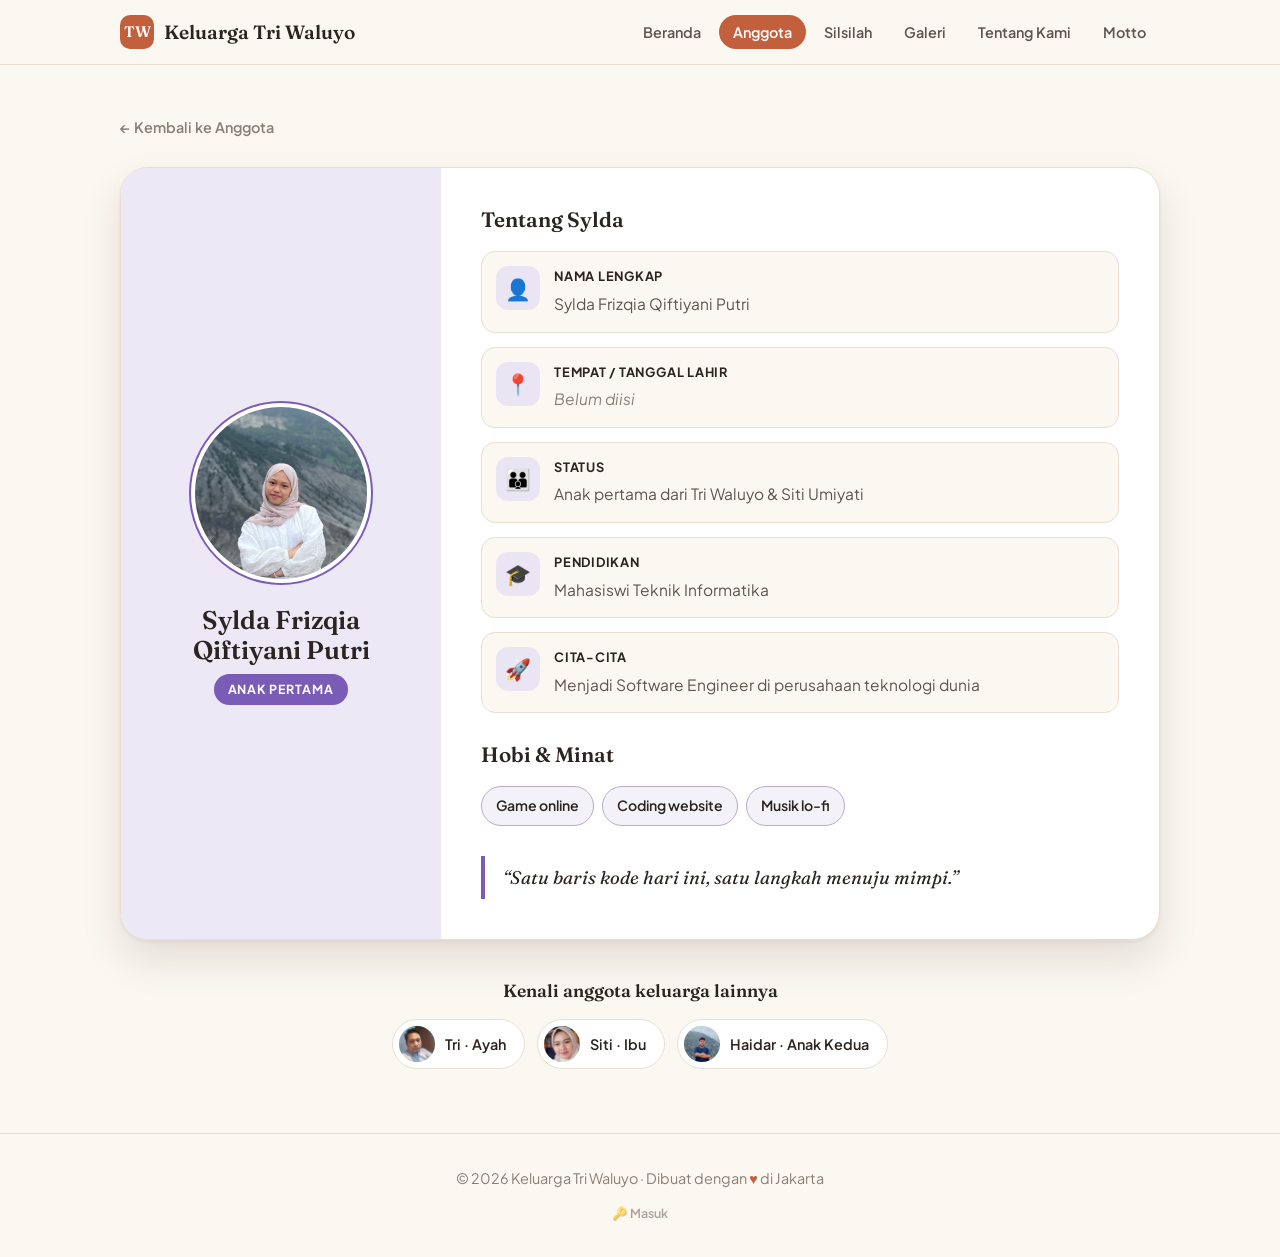
==== anak1.html @ af6674bd "Add files via upload" ====
<!DOCTYPE html>
<html lang="id">
<head>
    <meta charset="UTF-8">
    <meta name="viewport" content="width=device-width, initial-scale=1.0">
    <title>Profil Anak Pertama — Sylda Frizqia Qiftiyani Putri</title>
    <link rel="icon" href="data:image/svg+xml,<svg xmlns='http://www.w3.org/2000/svg' viewBox='0 0 100 100'><text y='.9em' font-size='90'>🏡</text></svg>">
    <link rel="preconnect" href="https://fonts.googleapis.com">
    <link rel="preconnect" href="https://fonts.gstatic.com" crossorigin>
    <link href="https://fonts.googleapis.com/css2?family=Fraunces:ital,opsz,wght@0,9..144,600;1,9..144,500&family=Plus+Jakarta+Sans:wght@400;600;700&display=swap" rel="stylesheet">
    <link rel="stylesheet" href="style.css?v=21">
    <script src="admin.js?v=1"></script>
</head>
<body>

    <nav class="nav">
        <div class="wrap">
            <a href="index.html" class="logo"><span class="logo-mark">TW</span> Keluarga Tri Waluyo</a>
            <ul class="nav-links">
                <li><a href="index.html">Beranda</a></li>
                <li><a href="anggota.html" class="active" aria-current="page">Anggota</a></li>
                <li><a href="silsilah.html">Silsilah</a></li>
                <li><a href="galeri.html">Galeri</a></li>
                <li><a href="tentang.html">Tentang Kami</a></li>
                <li><a href="motto.html">Motto</a></li>
            </ul>
        </div>
    </nav>

    <main class="profile-hero">
        <div class="wrap">
            <a href="anggota.html" class="back">← Kembali ke Anggota</a>

            <article class="profile anak1 reveal">
                <div class="profile-side">
                    <div class="avatar"><img src="anak1.jpg" alt="Foto Sylda" onerror="this.replaceWith('👩‍💻')"></div>
                    <h1>Sylda Frizqia Qiftiyani Putri</h1>
                    <span class="tag">Anak Pertama</span>
                    <div class="profil-aksi khusus-admin">
                        <button type="button" class="ganti-foto" id="ganti-foto" data-anggota="anak1">📷 Ganti foto</button>
                        <button type="button" class="ganti-foto" id="ubah-profil">✏️ Ubah profil</button>
                    </div>
                </div>

                <div class="profile-main">
                    <h2>Tentang Sylda</h2>
                    <ul class="facts">
                        <li><div class="fi">👤</div><div><strong>Nama Lengkap</strong><span>Sylda Frizqia Qiftiyani Putri</span></div></li>
                        <li><div class="fi">📍</div><div><strong>Tempat / Tanggal Lahir</strong><span class="kosong">Belum diisi</span></div></li>
                        <li><div class="fi">👪</div><div><strong>Status</strong><span>Anak pertama dari Tri Waluyo &amp; Siti Umiyati</span></div></li>
                        <li><div class="fi">🎓</div><div><strong>Pendidikan</strong><span>Mahasiswi Teknik Informatika</span></div></li>
                        <li><div class="fi">🚀</div><div><strong>Cita-cita</strong><span>Menjadi Software Engineer di perusahaan teknologi dunia</span></div></li>
                    </ul>

                    <h2>Hobi &amp; Minat</h2>
                    <div class="chips">
                        <span class="chip">Game online</span>
                        <span class="chip">Coding website</span>
                        <span class="chip">Musik lo-fi</span>
                    </div>

                    <p class="profile-quote">“Satu baris kode hari ini, satu langkah menuju mimpi.”</p>
                </div>
            </article>
        </div>
    </main>

    <section class="siblings">
        <div class="wrap">
            <h2>Kenali anggota keluarga lainnya</h2>
            <div class="sib-list">
                <a href="ayah.html" class="sib ayah"><span class="mini"><img src="ayah.jpg" alt=""></span>Tri · Ayah</a>
                <a href="ibu.html" class="sib ibu"><span class="mini"><img src="ibu.jpg" alt="Foto Siti Umiyati" onerror="this.replaceWith('👩‍🍳')"></span>Siti · Ibu</a>
                <a href="anak2.html" class="sib anak2"><span class="mini"><img src="anak2.jpg" alt="Foto Haidar" onerror="this.replaceWith('👨‍🎨')"></span>Haidar · Anak Kedua</a>
            </div>
        </div>
    </section>

    <footer>
        <div class="wrap">
            <p>&copy; 2026 Keluarga Tri Waluyo · Dibuat dengan <span class="heart">♥</span> di Jakarta</p>
        </div>
    </footer>

    <script src="script.js?v=6"></script>
    <script src="profil.js?v=2"></script>
</body>
</html>
---- style.css ----
/* ===== Keluarga Tri Waluyo — gaya bersama untuk semua halaman ===== */

:root {
    --bg: #fbf7f1;
    --bg-alt: #f3ece1;
    --card: #ffffff;
    --ink: #2b2420;
    --ink-soft: #5f554d;
    --muted: #8a7f75;
    --line: #e8dfd2;
    --brand: #c2603d;
    --brand-dark: #9e4a2c;
    --shadow: 0 1px 2px rgba(60, 40, 20, .05), 0 8px 24px rgba(60, 40, 20, .07);
    --shadow-lg: 0 2px 4px rgba(60, 40, 20, .06), 0 20px 40px rgba(60, 40, 20, .12);

    /* Warna khas tiap anggota */
    --ayah: #2f6f8f;
    --ibu: #c2603d;
    --anak1: #7a5bb5;
    --anak2: #3d8b5f;

    --radius: 20px;
    --serif: 'Fraunces', Georgia, serif;
    --sans: 'Plus Jakarta Sans', 'Segoe UI', sans-serif;
}

@media (prefers-color-scheme: dark) {
    :root {
        --bg: #1a1613;
        --bg-alt: #221d19;
        --card: #2a2420;
        --ink: #f3ece4;
        --ink-soft: #cfc4b8;
        --muted: #a0958a;
        --line: #3a322c;
        --brand: #e0825e;
        --brand-dark: #f09a78;
        --shadow: 0 1px 2px rgba(0, 0, 0, .3), 0 8px 24px rgba(0, 0, 0, .25);
        --shadow-lg: 0 2px 4px rgba(0, 0, 0, .3), 0 20px 40px rgba(0, 0, 0, .35);
        --ayah: #6fb3d4;
        --ibu: #e0825e;
        --anak1: #b39ae6;
        --anak2: #74c497;
    }
}

* { margin: 0; padding: 0; box-sizing: border-box; }

html { scroll-behavior: smooth; }

body {
    font-family: var(--sans);
    background: var(--bg);
    color: var(--ink-soft);
    line-height: 1.7;
    -webkit-font-smoothing: antialiased;
    min-height: 100vh; display: flex; flex-direction: column;
}
/* Footer selalu di bawah walau isi halaman pendek */
footer { margin-top: auto; }

img { max-width: 100%; display: block; }
[hidden] { display: none !important; }
a { color: inherit; }

h1, h2, h3 { font-family: var(--serif); color: var(--ink); line-height: 1.2; font-weight: 600; }

.wrap { max-width: 1080px; margin: 0 auto; padding: 0 20px; }

/* ---------- Navigasi ---------- */
.nav {
    position: sticky; top: 0; z-index: 10;
    background: color-mix(in srgb, var(--bg) 85%, transparent);
    backdrop-filter: blur(10px);
    -webkit-backdrop-filter: blur(10px);
    border-bottom: 1px solid var(--line);
}
.nav .wrap { display: flex; align-items: center; justify-content: space-between; height: 64px; gap: 16px; }
.logo { font-family: var(--serif); font-weight: 600; font-size: 1.2rem; color: var(--ink); text-decoration: none; display: flex; align-items: center; gap: 10px; }
.logo-mark {
    width: 34px; height: 34px; border-radius: 10px;
    background: var(--brand); color: #fff;
    display: grid; place-items: center; font-size: .95rem;
}
.nav-links { display: flex; gap: 4px; list-style: none; }
.nav-links a {
    text-decoration: none; font-size: .9rem; font-weight: 600; color: var(--ink-soft);
    padding: 8px 14px; border-radius: 999px; transition: background .2s, color .2s;
}
.nav-links a:hover { background: var(--bg-alt); color: var(--ink); }
.nav-links a.active { background: var(--brand); color: #fff; }
@media (prefers-color-scheme: dark) { .nav-links a.active { color: #1a1613; } }
@media (max-width: 820px) {
    .nav .wrap { flex-wrap: wrap; height: auto; padding-top: 12px; padding-bottom: 10px; gap: 8px; }
    .nav-links { width: 100%; justify-content: space-between; }
    .nav-links a { padding: 6px 10px; font-size: .85rem; }
}

/* ---------- Hero ---------- */
.hero { padding: 88px 0 72px; text-align: center; position: relative; overflow: hidden; }
.hero::before, .hero::after {
    content: ""; position: absolute; border-radius: 50%; filter: blur(60px); opacity: .35; z-index: -1;
}
.hero::before { width: 380px; height: 380px; background: var(--ibu); top: -120px; left: -80px; }
.hero::after { width: 320px; height: 320px; background: var(--ayah); bottom: -140px; right: -60px; }
.eyebrow {
    display: inline-block; font-size: .8rem; font-weight: 700; letter-spacing: .12em; text-transform: uppercase;
    color: var(--brand); background: var(--card); border: 1px solid var(--line);
    padding: 6px 14px; border-radius: 999px; margin-bottom: 22px;
}
.hero h1 { font-size: clamp(2.2rem, 6vw, 3.8rem); margin-bottom: 18px; letter-spacing: -.01em; }
.hero h1 em { font-style: italic; color: var(--brand); }
.hero p { max-width: 560px; margin: 0 auto 32px; font-size: 1.1rem; }

.btn {
    display: inline-flex; align-items: center; gap: 8px;
    background: var(--brand); color: #fff; text-decoration: none; font-weight: 700; font-size: .95rem;
    padding: 13px 24px; border-radius: 999px; transition: transform .2s, background .2s, box-shadow .2s;
    box-shadow: 0 6px 18px color-mix(in srgb, var(--brand) 35%, transparent);
}
.btn:hover { background: var(--brand-dark); transform: translateY(-2px); }
.btn-ghost {
    background: transparent; color: var(--ink); border: 1px solid var(--line); box-shadow: none;
}
.btn-ghost:hover { background: var(--card); }

/* ---------- Halaman per menu ---------- */
.page { flex: 1; display: flex; flex-direction: column; }
.page > section, .page > .hero { flex: 1; }
.page > section { padding: 72px 0; }
.page > section#motto, .page > .hero { display: flex; align-items: center; padding: 96px 0; }
.page > section#motto > .wrap, .page > .hero > .wrap { width: 100%; }
.page > .about { border-bottom: 0; }

/* ---------- Section umum ---------- */
section { padding: 64px 0; }
.section-head { text-align: center; margin-bottom: 44px; }
.section-head h2 { font-size: clamp(1.7rem, 4vw, 2.4rem); margin-bottom: 10px; }
.section-head p { max-width: 520px; margin: 0 auto; }

/* ---------- Kartu anggota ---------- */
.members { display: grid; grid-template-columns: repeat(4, 1fr); gap: 20px; }
@media (max-width: 960px) { .members { grid-template-columns: repeat(2, 1fr); } }
@media (max-width: 520px) { .members { grid-template-columns: 1fr; } }
.member {
    --c: var(--brand);
    background: var(--card); border: 1px solid var(--line); border-radius: var(--radius);
    padding: 30px 22px 26px; text-align: center; text-decoration: none;
    box-shadow: var(--shadow); transition: transform .25s, box-shadow .25s;
    position: relative; overflow: hidden; display: flex; flex-direction: column; align-items: center;
}
.member::before {
    content: ""; position: absolute; inset: 0 0 auto 0; height: 86px;
    background: color-mix(in srgb, var(--c) 14%, transparent);
}
.member:hover { transform: translateY(-6px); box-shadow: var(--shadow-lg); }
.member.ayah { --c: var(--ayah); }
.member.ibu { --c: var(--ibu); }
.member.anak1 { --c: var(--anak1); }
.member.anak2 { --c: var(--anak2); }

.avatar {
    position: relative; width: 104px; height: 104px; border-radius: 50%;
    background: color-mix(in srgb, var(--c) 22%, var(--card));
    border: 4px solid var(--card); box-shadow: 0 0 0 2px var(--c);
    display: grid; place-items: center; font-size: 2.8rem; overflow: hidden; margin-bottom: 18px;
}
.avatar img { width: 100%; height: 100%; object-fit: cover; object-position: top; }
.role {
    font-size: .75rem; font-weight: 700; letter-spacing: .1em; text-transform: uppercase;
    color: var(--c); margin-bottom: 6px;
}
.member h3 { font-size: 1.2rem; margin-bottom: 10px; }
.member p { font-size: .9rem; margin-bottom: 18px; flex: 1; }
.member .more { font-size: .88rem; font-weight: 700; color: var(--c); }
.member:hover .more { text-decoration: underline; }

/* ---------- Tentang & nilai ---------- */
.about { background: var(--bg-alt); border-top: 1px solid var(--line); border-bottom: 1px solid var(--line); }
.values { display: grid; grid-template-columns: repeat(auto-fit, minmax(220px, 1fr)); gap: 20px; }
.value {
    background: var(--card); border: 1px solid var(--line); border-radius: var(--radius);
    padding: 26px; box-shadow: var(--shadow);
}
.value .ico { font-size: 1.8rem; margin-bottom: 12px; }
.value h3 { font-size: 1.15rem; margin-bottom: 6px; }
.value p { font-size: .93rem; }

/* ---------- Kutipan ---------- */
.quote {
    max-width: 760px; margin: 0 auto; text-align: center;
}
.quote blockquote {
    font-family: var(--serif); font-style: italic; color: var(--ink);
    font-size: clamp(1.4rem, 3.5vw, 2rem); line-height: 1.4;
}
.quote blockquote::before { content: "“"; display: block; font-size: 4rem; line-height: .6; color: var(--brand); margin-bottom: 8px; }
.quote cite { display: block; margin-top: 16px; font-style: normal; font-weight: 600; color: var(--muted); }

/* ---------- Footer ---------- */
footer { border-top: 1px solid var(--line); padding: 32px 0; text-align: center; font-size: .9rem; color: var(--muted); }
footer .heart { color: var(--brand); }

/* ---------- Halaman profil ---------- */
.profile-hero { padding: 48px 0 0; }
.back {
    display: inline-flex; align-items: center; gap: 6px; text-decoration: none;
    font-weight: 600; font-size: .9rem; color: var(--muted); margin-bottom: 28px;
}
.back:hover { color: var(--ink); }

.profile {
    --c: var(--brand);
    background: var(--card); border: 1px solid var(--line); border-radius: 28px;
    box-shadow: var(--shadow-lg); overflow: hidden;
    display: grid; grid-template-columns: 320px 1fr;
}
.profile.ayah { --c: var(--ayah); }
.profile.ibu { --c: var(--ibu); }
.profile.anak1 { --c: var(--anak1); }
.profile.anak2 { --c: var(--anak2); }

.profile-side {
    background: color-mix(in srgb, var(--c) 14%, var(--card));
    padding: 40px 28px; text-align: center;
    display: flex; flex-direction: column; align-items: center; justify-content: center;
}
.profile-side .avatar { width: 180px; height: 180px; font-size: 5rem; margin-bottom: 22px; }
.profile-side h1 { font-size: 1.6rem; margin-bottom: 8px; }
.tag {
    display: inline-block; background: var(--c); color: #fff; font-size: .78rem; font-weight: 700;
    letter-spacing: .08em; text-transform: uppercase; padding: 5px 14px; border-radius: 999px;
}
@media (prefers-color-scheme: dark) { .tag { color: #1a1613; } }

.profile-main { padding: 40px; }
.profile-main h2 { font-size: 1.3rem; margin-bottom: 18px; }
.facts { list-style: none; display: grid; gap: 14px; margin-bottom: 30px; }
.facts li {
    display: grid; grid-template-columns: 44px 1fr; gap: 14px; align-items: start;
    padding: 14px; border-radius: 14px; background: var(--bg);
    border: 1px solid var(--line);
}
.facts .fi {
    width: 44px; height: 44px; border-radius: 12px; display: grid; place-items: center; font-size: 1.3rem;
    background: color-mix(in srgb, var(--c) 16%, var(--card));
}
.facts strong { display: block; color: var(--ink); font-size: .8rem; letter-spacing: .06em; text-transform: uppercase; margin-bottom: 2px; }
.facts span { font-size: .97rem; }

.chips { display: flex; flex-wrap: wrap; gap: 8px; margin-bottom: 30px; }
.chip {
    font-size: .88rem; font-weight: 600; padding: 7px 14px; border-radius: 999px;
    border: 1px solid color-mix(in srgb, var(--c) 40%, var(--line));
    color: var(--ink); background: color-mix(in srgb, var(--c) 8%, var(--card));
}

.profile-quote {
    border-left: 4px solid var(--c); padding: 6px 0 6px 18px;
    font-family: var(--serif); font-style: italic; font-size: 1.15rem; color: var(--ink);
}

/* Navigasi antar profil */
.siblings { padding: 40px 0 64px; }
.siblings h2 { font-size: 1.1rem; text-align: center; margin-bottom: 18px; }
.sib-list { display: flex; flex-wrap: wrap; justify-content: center; gap: 12px; }
.sib {
    --c: var(--brand);
    display: flex; align-items: center; gap: 10px; text-decoration: none;
    background: var(--card); border: 1px solid var(--line); border-radius: 999px;
    padding: 6px 18px 6px 6px; font-weight: 600; font-size: .9rem; color: var(--ink);
    transition: border-color .2s, transform .2s;
}
.sib:hover { border-color: var(--c); transform: translateY(-2px); }
.sib .mini {
    width: 36px; height: 36px; border-radius: 50%; display: grid; place-items: center; overflow: hidden;
    background: color-mix(in srgb, var(--c) 20%, var(--card)); font-size: 1.1rem;
}
.sib .mini img { width: 100%; height: 100%; object-fit: cover; object-position: top; }
.sib.ayah { --c: var(--ayah); }
.sib.ibu { --c: var(--ibu); }
.sib.anak1 { --c: var(--anak1); }
.sib.anak2 { --c: var(--anak2); }

@media (max-width: 760px) {
    .profile { grid-template-columns: 1fr; }
    .profile-main { padding: 28px 22px; }
    .profile-side { padding: 36px 22px; }
    .profile-side .avatar { width: 150px; height: 150px; }
}

/* Animasi muncul */
.reveal { opacity: 0; transform: translateY(18px); transition: opacity .6s ease, transform .6s ease; }
.reveal.show { opacity: 1; transform: none; }
@media (prefers-reduced-motion: reduce) {
    .reveal { opacity: 1; transform: none; transition: none; }
    html { scroll-behavior: auto; }
}

/* ---------- Galeri ---------- */
.gallery { display: grid; grid-template-columns: repeat(auto-fill, minmax(280px, 1fr)); gap: 22px; }
.photo {
    background: var(--card); border: 1px solid var(--line); border-radius: var(--radius);
    overflow: hidden; box-shadow: var(--shadow); cursor: zoom-in;
    transition: transform .25s, box-shadow .25s;
}
.photo:hover { transform: translateY(-4px); box-shadow: var(--shadow-lg); }
.photo img { width: 100%; aspect-ratio: 4 / 3; object-fit: cover; background: var(--bg-alt); }
.photo figcaption { padding: 16px 18px 18px; display: grid; gap: 4px; }
.photo strong { font-family: var(--serif); font-size: 1.15rem; color: var(--ink); font-weight: 600; }
.photo .when { font-size: .85rem; font-weight: 600; color: var(--brand); }
.photo .story { font-size: .92rem; }

/* Foto belum diunggah */
.photo.kosong { cursor: default; }
.photo.kosong img { display: none; }
.photo.kosong::before {
    content: "📷  Foto belum diunggah"; display: grid; place-items: center;
    aspect-ratio: 4 / 3; font-size: .9rem; font-weight: 600; color: var(--muted);
    background: repeating-linear-gradient(45deg, var(--bg-alt) 0 12px, var(--bg) 12px 24px);
    border-bottom: 1px solid var(--line);
}

/* Lightbox */
.lightbox {
    position: fixed; inset: 0; z-index: 50; background: rgba(15, 12, 10, .92);
    display: flex; align-items: center; justify-content: center; gap: 12px; padding: 20px;
}
.lightbox[hidden] { display: none; }
.lightbox figure { max-width: min(1000px, 100%); text-align: center; }
.lightbox img { max-height: 78vh; width: auto; margin: 0 auto; border-radius: 12px; }
.lightbox figcaption { color: #f3ece4; margin-top: 14px; font-size: .95rem; }
.lightbox figcaption strong { font-family: var(--serif); font-size: 1.2rem; display: block; }
.lightbox button {
    background: rgba(255, 255, 255, .12); color: #fff; border: 0; cursor: pointer;
    width: 44px; height: 44px; border-radius: 50%; font-size: 1.5rem; line-height: 1; flex-shrink: 0;
}
.lightbox button:hover { background: rgba(255, 255, 255, .25); }
.lightbox .lb-close { position: absolute; top: 16px; right: 16px; font-size: 1.1rem; }
@media (max-width: 640px) {
    .lightbox .lb-prev, .lightbox .lb-next { position: absolute; bottom: 20px; }
    .lightbox .lb-prev { left: calc(50% - 56px); }
    .lightbox .lb-next { right: calc(50% - 56px); }
}

/* Menu HP: 5 menu, bisa digeser ke samping bila tidak muat */
.logo, .nav-links a { white-space: nowrap; }
@media (max-width: 820px) {
    .nav-links { overflow-x: auto; justify-content: flex-start; scrollbar-width: none; }
    .nav-links::-webkit-scrollbar { display: none; }
    .nav-links a { white-space: nowrap; }
}
@media (max-width: 420px) {
    .nav .wrap { padding-left: 14px; padding-right: 14px; }
    .nav-links { justify-content: space-between; gap: 0; }
    .nav-links a { padding: 6px 7px; font-size: .78rem; }
}

/* ---------- Tambah foto galeri ---------- */
.gallery-bar { display: flex; justify-content: center; margin: -16px 0 32px; }
.gallery-bar .btn { border: 0; cursor: pointer; font-family: inherit; }
.gallery-empty {
    text-align: center; padding: 48px 20px; border: 2px dashed var(--line); border-radius: var(--radius);
    color: var(--muted);
}
.modal {
    position: fixed; inset: 0; z-index: 60; background: rgba(15, 12, 10, .7);
    display: flex; align-items: flex-start; justify-content: center; padding: 32px 16px; overflow-y: auto;
}
.modal[hidden] { display: none; }
.modal-card {
    position: relative; width: 100%; max-width: 520px; background: var(--card); color: var(--ink-soft);
    border: 1px solid var(--line); border-radius: var(--radius); padding: 28px 24px 24px;
    box-shadow: var(--shadow-lg); display: grid; gap: 14px;
}
.modal-card h2 { font-size: 1.4rem; margin-bottom: 4px; }
.modal-x {
    position: absolute; top: 14px; right: 14px; width: 36px; height: 36px; border-radius: 50%;
    border: 0; background: var(--bg-alt); color: var(--ink); cursor: pointer; font-size: 1rem;
}
.modal-card label { display: grid; gap: 6px; font-size: .85rem; font-weight: 600; color: var(--ink); }
.modal-card input, .modal-card textarea {
    font: inherit; font-weight: 400; font-size: .95rem; color: var(--ink);
    background: var(--bg); border: 1px solid var(--line); border-radius: 12px; padding: 10px 12px; width: 100%;
}
.modal-card input:focus, .modal-card textarea:focus { outline: 2px solid var(--brand); outline-offset: 1px; border-color: transparent; }
.modal-card textarea { resize: vertical; }
.row2 { display: grid; grid-template-columns: 1fr 1fr; gap: 12px; }
@media (max-width: 420px) { .row2 { grid-template-columns: 1fr; } }

.pick {
    position: relative; display: grid !important; place-items: center; min-height: 170px; cursor: pointer;
    border: 2px dashed var(--line); border-radius: 14px; background: var(--bg); overflow: hidden;
    color: var(--muted) !important; transition: border-color .2s;
}
.pick:hover { border-color: var(--brand); }
.pick input { position: absolute; inset: 0; opacity: 0; cursor: pointer; }
.pick img { width: 100%; max-height: 280px; object-fit: contain; }

.modal-card details { border: 1px solid var(--line); border-radius: 12px; padding: 10px 12px; background: var(--bg); }
.modal-card summary { cursor: pointer; font-size: .88rem; font-weight: 600; color: var(--ink); }
#kunci-status { font-weight: 400; color: var(--muted); }
.modal-card details[open] { display: grid; gap: 8px; }
.hint { font-size: .82rem; color: var(--muted); }
.link { background: none; border: 0; color: var(--brand); font: inherit; font-size: .82rem; cursor: pointer; justify-self: start; padding: 0; }

.pesan { font-size: .88rem; min-height: 1.2em; }
.pesan.error { color: #d9534f; }
.modal-actions { display: flex; justify-content: flex-end; gap: 10px; }
.modal-actions .btn { border: 0; cursor: pointer; font-family: inherit; }
.modal-actions .btn-ghost { border: 1px solid var(--line); }
.btn:disabled { opacity: .6; cursor: wait; transform: none; }

/* ---------- Album & unggah banyak foto ---------- */
.photo .cover { position: relative; }
.photo .count {
    position: absolute; right: 10px; bottom: 10px; background: rgba(15, 12, 10, .75); color: #fff;
    font-size: .78rem; font-weight: 700; padding: 4px 10px; border-radius: 999px;
}
.lightbox.single .lb-prev, .lightbox.single .lb-next { visibility: hidden; }
.lb-num { display: inline-block; margin-left: 8px; padding: 1px 8px; border-radius: 999px; background: rgba(255, 255, 255, .15); font-size: .8rem; }

.modal-card select {
    font: inherit; font-weight: 400; font-size: .95rem; color: var(--ink);
    background: var(--bg); border: 1px solid var(--line); border-radius: 12px; padding: 10px 12px; width: 100%;
}
.info-baru { display: grid; gap: 14px; }
.pick { text-align: center; }
.pick small { font-weight: 400; color: var(--muted); }
.pick.kecil { min-height: 54px; }
.thumbs { display: grid; grid-template-columns: repeat(auto-fill, minmax(78px, 1fr)); gap: 8px; }
.thumbs:empty { display: none; }
.thumb { position: relative; aspect-ratio: 1; border-radius: 10px; overflow: hidden; background: var(--bg-alt); }
.thumb img { width: 100%; height: 100%; object-fit: cover; }
.thumb button {
    position: absolute; top: 4px; right: 4px; width: 24px; height: 24px; border-radius: 50%; border: 0;
    background: rgba(15, 12, 10, .7); color: #fff; font-size: .7rem; cursor: pointer;
}
.thumb span {
    position: absolute; left: 4px; bottom: 4px; background: var(--brand); color: #fff;
    font-size: .65rem; font-weight: 700; padding: 1px 6px; border-radius: 999px;
}
#progres { width: 100%; height: 8px; accent-color: var(--brand); }

/* Tombol hapus di tampilan album */
.lb-tools { display: flex; justify-content: center; gap: 8px; margin-top: 12px; flex-wrap: wrap; }
.lightbox .lb-tools button {
    width: auto; height: auto; border-radius: 999px; padding: 7px 14px;
    font: 600 .82rem var(--sans); background: rgba(217, 83, 79, .2); color: #ffb4b0;
}
.lightbox .lb-tools button:hover { background: rgba(217, 83, 79, .4); color: #fff; }
.lightbox .lb-tools button:disabled { opacity: .5; cursor: wait; }

/* ---------- Ganti foto profil ---------- */
.ganti-foto {
    margin-top: 14px; font: 600 .82rem var(--sans); color: var(--ink-soft); cursor: pointer;
    background: color-mix(in srgb, var(--card) 70%, transparent); border: 1px solid var(--line);
    padding: 6px 14px; border-radius: 999px; transition: border-color .2s, color .2s;
}
.ganti-foto:hover { border-color: var(--c); color: var(--ink); }
.crop { display: grid; place-items: center; }
.crop canvas {
    width: 260px; height: 260px; max-width: 100%; border-radius: 50%; cursor: grab; touch-action: none;
    box-shadow: 0 0 0 4px var(--card), 0 0 0 6px var(--brand);
}
.crop canvas:active { cursor: grabbing; }
.zoom:not([hidden]) { display: flex !important; align-items: center; gap: 10px; }
.zoom input { flex: 1; accent-color: var(--brand); padding: 0; border: 0; background: none; }
.kunci-status { font-weight: 400; color: var(--muted); }

/* Menu HP: 6 menu dibuat 2 baris */
@media (max-width: 520px) {
    .nav-links { flex-wrap: wrap; justify-content: center; overflow: visible; gap: 2px 0; }
    .nav-links li { flex: 0 0 33.333%; text-align: center; }
    .nav-links a { display: block; }
}

/* ---------- Silsilah: pohon keturunan ---------- */
.tree-bar { display: grid; justify-items: center; gap: 8px; margin: -12px 0 28px; }
.tree-bar .btn { cursor: pointer; font-family: inherit; }
.tree-bar .btn[aria-pressed="true"] { background: var(--brand); color: #fff; border-color: transparent; }
.ft-blok { margin-bottom: 36px; }
.ft-blok h3 { text-align: center; font-size: 1.15rem; margin-bottom: 4px; }
.ft-scroll { overflow-x: auto; padding: 16px 4px 8px; -webkit-overflow-scrolling: touch; }

/* Garis pohon (ul/li): semua garis tegak tepat di tengah (50% - 1px) */
.ft, .ft ul { --tl: color-mix(in srgb, var(--brand) 45%, var(--line)); list-style: none; display: flex; justify-content: center; }
.ft { min-width: max-content; margin: 0 auto; }
.ft ul { padding-top: 24px; position: relative; }
.ft ul::before { content: ""; position: absolute; top: 0; left: calc(50% - 1px); height: 24px; border-left: 2px solid var(--tl); }
.ft li { position: relative; padding: 24px 8px 0; display: flex; flex-direction: column; align-items: center; }
.ft li::before, .ft li::after {
    content: ""; position: absolute; top: 0; height: 24px; border-top: 2px solid var(--tl);
}
.ft li::before { left: 0; right: calc(50% - 1px); }
.ft li::after { left: calc(50% - 1px); right: 0; border-left: 2px solid var(--tl); }
/* Anak pertama & terakhir: garis mendatar hanya ke arah tengah */
.ft li:first-child::before, .ft li:last-child::after { border: 0; }
.ft li:last-child::before { border-right: 2px solid var(--tl); border-top-right-radius: 8px; }
.ft li:first-child::after { border-top-left-radius: 8px; }
/* Anak tunggal: cukup satu garis lurus dari atas */
.ft li:only-child { padding-top: 0; }
.ft li:only-child::before, .ft li:only-child::after { display: none; }
.ft > li { padding-top: 0; }
.ft > li::before, .ft > li::after { display: none; }

.fam {
    display: flex; align-items: center; gap: 4px; padding: 6px;
    background: var(--bg-alt); border: 1px solid var(--line); border-radius: 18px; position: relative; z-index: 1;
}
.fam-ring { font-size: .85rem; }
.pc {
    width: 116px; display: flex; flex-direction: column; align-items: center; gap: 2px; padding: 10px 6px;
    background: var(--card); border: 1px solid var(--line); border-radius: 14px; cursor: pointer;
    font-family: inherit; color: inherit; transition: transform .15s, border-color .15s;
}
.pc:hover { transform: translateY(-2px); border-color: var(--brand); }
.pc-ava {
    width: 52px; height: 52px; border-radius: 50%; overflow: hidden; display: grid; place-items: center; font-size: 1.5rem;
    margin-bottom: 4px; background: color-mix(in srgb, var(--c) 18%, var(--card)); box-shadow: 0 0 0 2px var(--c);
}
.pc-l { --c: var(--ayah); } .pc-p { --c: var(--ibu); }
.pc-ava img { width: 100%; height: 100%; object-fit: cover; object-position: top; }
.pc-nama { font-family: var(--serif); font-weight: 600; color: var(--ink); font-size: .85rem; line-height: 1.25; text-align: center; }
.pc-ket { font-size: .7rem; color: var(--muted); text-align: center; line-height: 1.3; }
body.kelola .pc { border-style: dashed; border-color: var(--brand); }

/* Detail & formulir */
.detail-card { text-align: center; justify-items: center; }
.detail-ava {
    width: 140px; height: 140px; border-radius: 50%; overflow: hidden; display: grid; place-items: center;
    font-size: 4rem; background: var(--bg-alt); box-shadow: 0 0 0 4px var(--card), 0 0 0 6px var(--brand);
}
.detail-ava img { width: 100%; height: 100%; object-fit: cover; object-position: top; }
.d-ket { color: var(--muted); margin-top: -8px; }
.d-ket:empty { display: none; }
.d-rel { list-style: none; display: grid; gap: 4px; font-size: .92rem; }
.d-rel strong { color: var(--ink); margin-right: 4px; }
.d-rel .link { font-size: .92rem; }
.d-aksi { display: flex; flex-wrap: wrap; justify-content: center; gap: 8px; padding-top: 6px; border-top: 1px solid var(--line); width: 100%; }
.d-aksi .btn { padding: 8px 14px; font-size: .85rem; cursor: pointer; font-family: inherit; }
.d-aksi .hapus { color: #d9534f; }
.foto-pick { display: flex !important; align-items: center; gap: 14px; min-height: 0; padding: 12px; text-align: left; }
.foto-prev {
    width: 64px; height: 64px; border-radius: 50%; overflow: hidden; display: grid; place-items: center; font-size: 1.6rem;
    background: var(--bg-alt); flex-shrink: 0;
}
.foto-prev img { width: 100%; height: 100%; object-fit: cover; object-position: top; }
@media (max-width: 520px) { .pc { width: 100px; } .pc-ava { width: 44px; height: 44px; } }
/* Pohon lebar memakai seluruh lebar layar */
.ft-scroll { width: 100vw; margin-left: calc(50% - 50vw); padding-left: 16px; padding-right: 16px; }
.ft-geser { text-align: center; font-size: .78rem; color: var(--muted); margin-top: 2px; }
.page { overflow-x: clip; }

/* Status pernikahan & almarhum di silsilah */
.pc { position: relative; }
.pc-tag {
    position: absolute; top: -9px; left: 50%; transform: translateX(-50%); white-space: nowrap;
    font-size: .62rem; font-weight: 700; letter-spacing: .03em; padding: 1px 8px; border-radius: 999px;
    background: var(--c); color: #fff;
}
@media (prefers-color-scheme: dark) { .pc-tag { color: #1a1613; } }
.pc-tag-cerai { background: var(--muted); }
.pc-wafat { font-size: .68rem; font-weight: 600; color: var(--muted); }
.pc-alm .pc-ava { filter: grayscale(.85); opacity: .85; }
.pc-alm .pc-ava { box-shadow: 0 0 0 2px var(--muted); }
.fam-nikah { background: transparent; border-style: dashed; }
.d-rel small { color: var(--muted); }

.modal-card fieldset.f-nikah { border: 1px solid var(--line); border-radius: 14px; padding: 8px 12px 12px; display: grid; gap: 8px; }
.modal-card .f-nikah legend { font-size: .85rem; font-weight: 600; color: var(--ink); padding: 0 6px; }
.nikah-baris { display: grid; grid-template-columns: 1fr auto auto; gap: 8px; align-items: center; }
.nikah-nama { font-size: .9rem; color: var(--ink); overflow: hidden; text-overflow: ellipsis; white-space: nowrap; }
.modal-card .nikah-baris select { width: auto; padding: 8px 10px; }
.modal-card .nikah-ke { display: flex !important; align-items: center; gap: 4px; font-weight: 400; color: var(--muted); }
.modal-card .nikah-ke input { width: 56px; padding: 8px; }

/* Foto berjalan di sampul album */
.photo .cover { aspect-ratio: 4 / 3; overflow: hidden; background: var(--bg-alt); }
.photo .cover .slide {
    position: absolute; inset: 0; width: 100%; height: 100%; aspect-ratio: auto; object-fit: cover;
    opacity: 0; transition: opacity .9s ease, transform 4s ease;
}
.photo .cover .slide.on { opacity: 1; }
.photo .cover.berjalan .slide.on { transform: scale(1.04); }
.photo .dots {
    position: absolute; left: 12px; bottom: 14px; display: flex; gap: 5px; z-index: 1;
}
.photo .dots i { width: 6px; height: 6px; border-radius: 50%; background: rgba(255, 255, 255, .5); transition: background .3s, width .3s; }
.photo .dots i.on { background: #fff; width: 16px; border-radius: 999px; }
.photo .count { z-index: 1; }
@media (prefers-reduced-motion: reduce) { .photo .cover .slide { transition: none; } .photo .cover.berjalan .slide.on { transform: none; } }

/* Ubah profil */
.profil-aksi { display: flex; flex-wrap: wrap; justify-content: center; gap: 8px; margin-top: 6px; }
.facts .kosong { color: var(--muted); font-style: italic; }
.modal-card fieldset.f-fakta { border: 1px solid var(--line); border-radius: 14px; padding: 8px 12px 12px; display: grid; gap: 8px; }
.modal-card .f-fakta legend { font-size: .85rem; font-weight: 600; color: var(--ink); padding: 0 6px; }
.fakta-isi { display: grid; gap: 8px; }
.fakta-baris { display: grid; grid-template-columns: 44px 1.3fr 1.7fr 30px; gap: 6px; align-items: center; }
.modal-card .fakta-baris input { padding: 8px 10px; }
.modal-card .fakta-baris input[data-f=ikon] { text-align: center; padding: 8px 4px; }
.fakta-baris button { width: 30px; height: 30px; border-radius: 50%; border: 0; background: var(--bg-alt); color: var(--muted); cursor: pointer; }
.fakta-baris button:hover { color: #d9534f; }
@media (max-width: 520px) {
    .fakta-baris { grid-template-columns: 44px 1fr 30px; padding-bottom: 8px; border-bottom: 1px dashed var(--line); }
    .fakta-baris button { grid-row: 1; grid-column: 3; }
    .fakta-baris input[data-f=isi] { grid-column: 1 / -1; }
}

/* Mode keluarga: tombol ubah/tambah hanya untuk perangkat yang sudah masuk */
html:not(.admin) .khusus-admin { display: none !important; }
.kunci-link {
    margin-top: 10px; background: none; border: 0; font: 600 .78rem var(--sans); color: var(--muted);
    cursor: pointer; opacity: .7; padding: 4px 8px; border-radius: 999px;
}
.kunci-link:hover { opacity: 1; color: var(--ink); background: var(--bg-alt); }
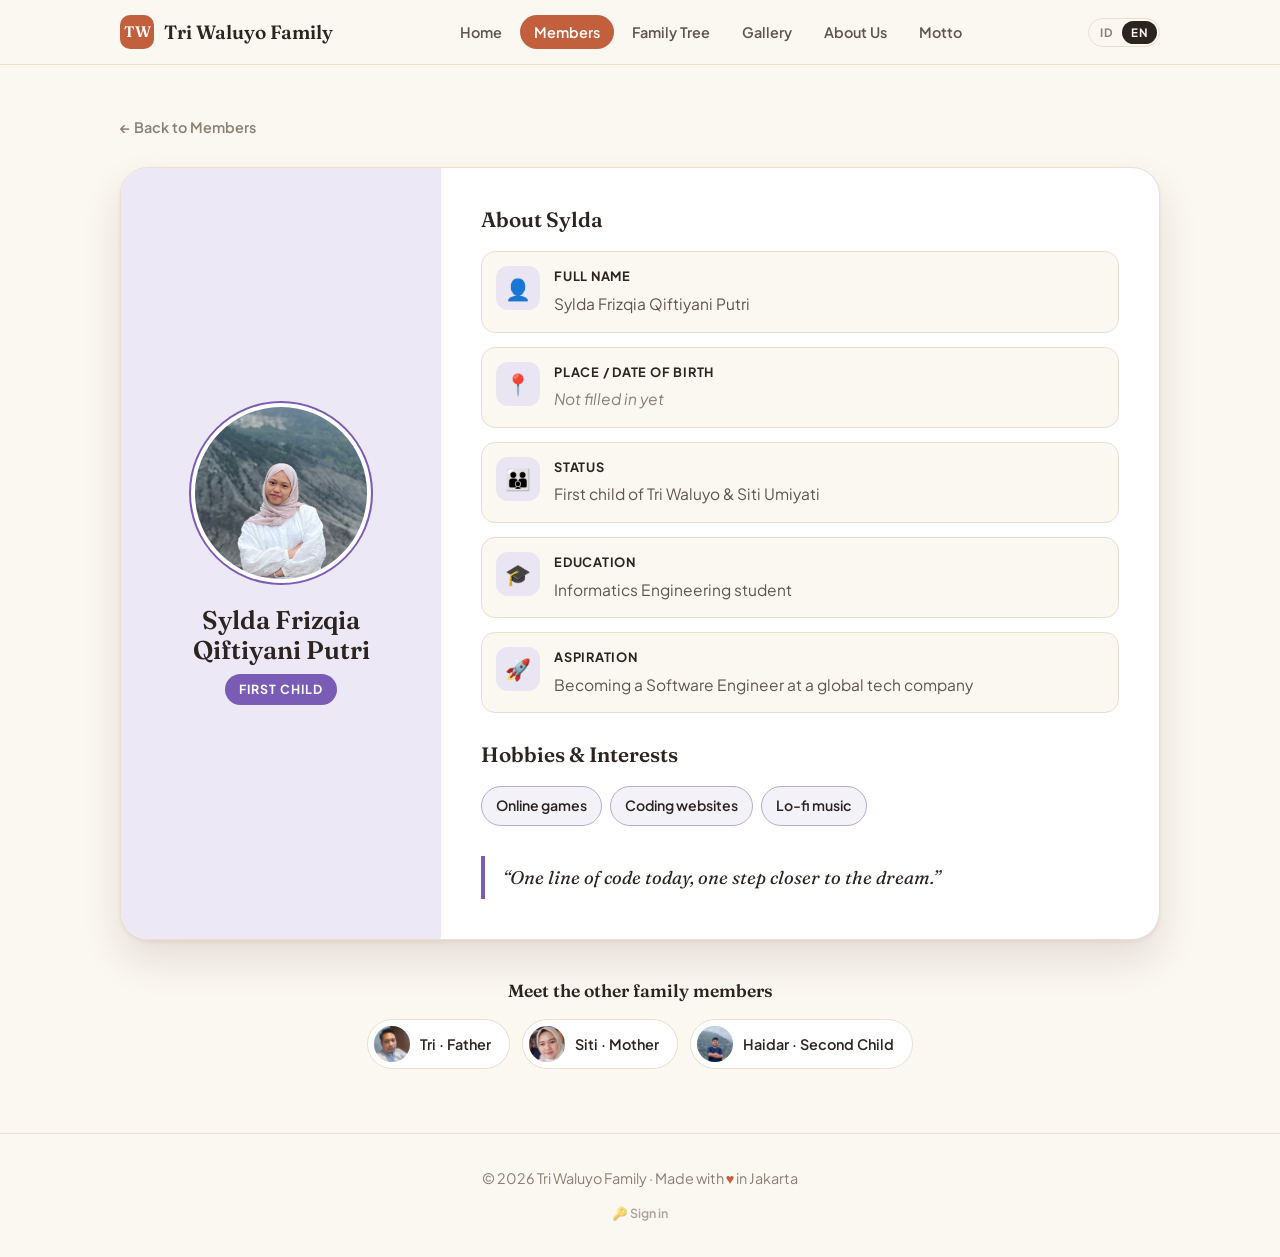
==== commit b2caebfc: "Add files via upload" ====
--- a/anak1.html
+++ b/anak1.html
@@ -8,7 +8,8 @@
     <link rel="preconnect" href="https://fonts.googleapis.com">
     <link rel="preconnect" href="https://fonts.gstatic.com" crossorigin>
     <link href="https://fonts.googleapis.com/css2?family=Fraunces:ital,opsz,wght@0,9..144,600;1,9..144,500&family=Plus+Jakarta+Sans:wght@400;600;700&display=swap" rel="stylesheet">
-    <link rel="stylesheet" href="style.css?v=21">
+    <link rel="stylesheet" href="style.css?v=22">
+    <script src="i18n.js?v=3"></script>
     <script src="admin.js?v=1"></script>
 </head>
 <body>
@@ -83,6 +84,6 @@
     </footer>
 
     <script src="script.js?v=6"></script>
-    <script src="profil.js?v=2"></script>
+    <script src="profil.js?v=3"></script>
 </body>
 </html>
--- a/style.css
+++ b/style.css
@@ -615,3 +615,16 @@
     cursor: pointer; opacity: .7; padding: 4px 8px; border-radius: 999px;
 }
 .kunci-link:hover { opacity: 1; color: var(--ink); background: var(--bg-alt); }
+
+/* Pilihan bahasa ID / EN */
+.pilih-bahasa { display: flex; border: 1px solid var(--line); border-radius: 999px; padding: 2px; flex-shrink: 0; }
+.pilih-bahasa button {
+    font: 700 .72rem var(--sans); letter-spacing: .04em; color: var(--muted); background: none; border: 0;
+    padding: 4px 9px; border-radius: 999px; cursor: pointer;
+}
+.pilih-bahasa button.on { background: var(--ink); color: var(--bg); }
+@media (max-width: 820px) {
+    .nav .logo { margin-right: auto; }
+    .pilih-bahasa { order: 1; }
+    .nav-links { order: 2; }
+}
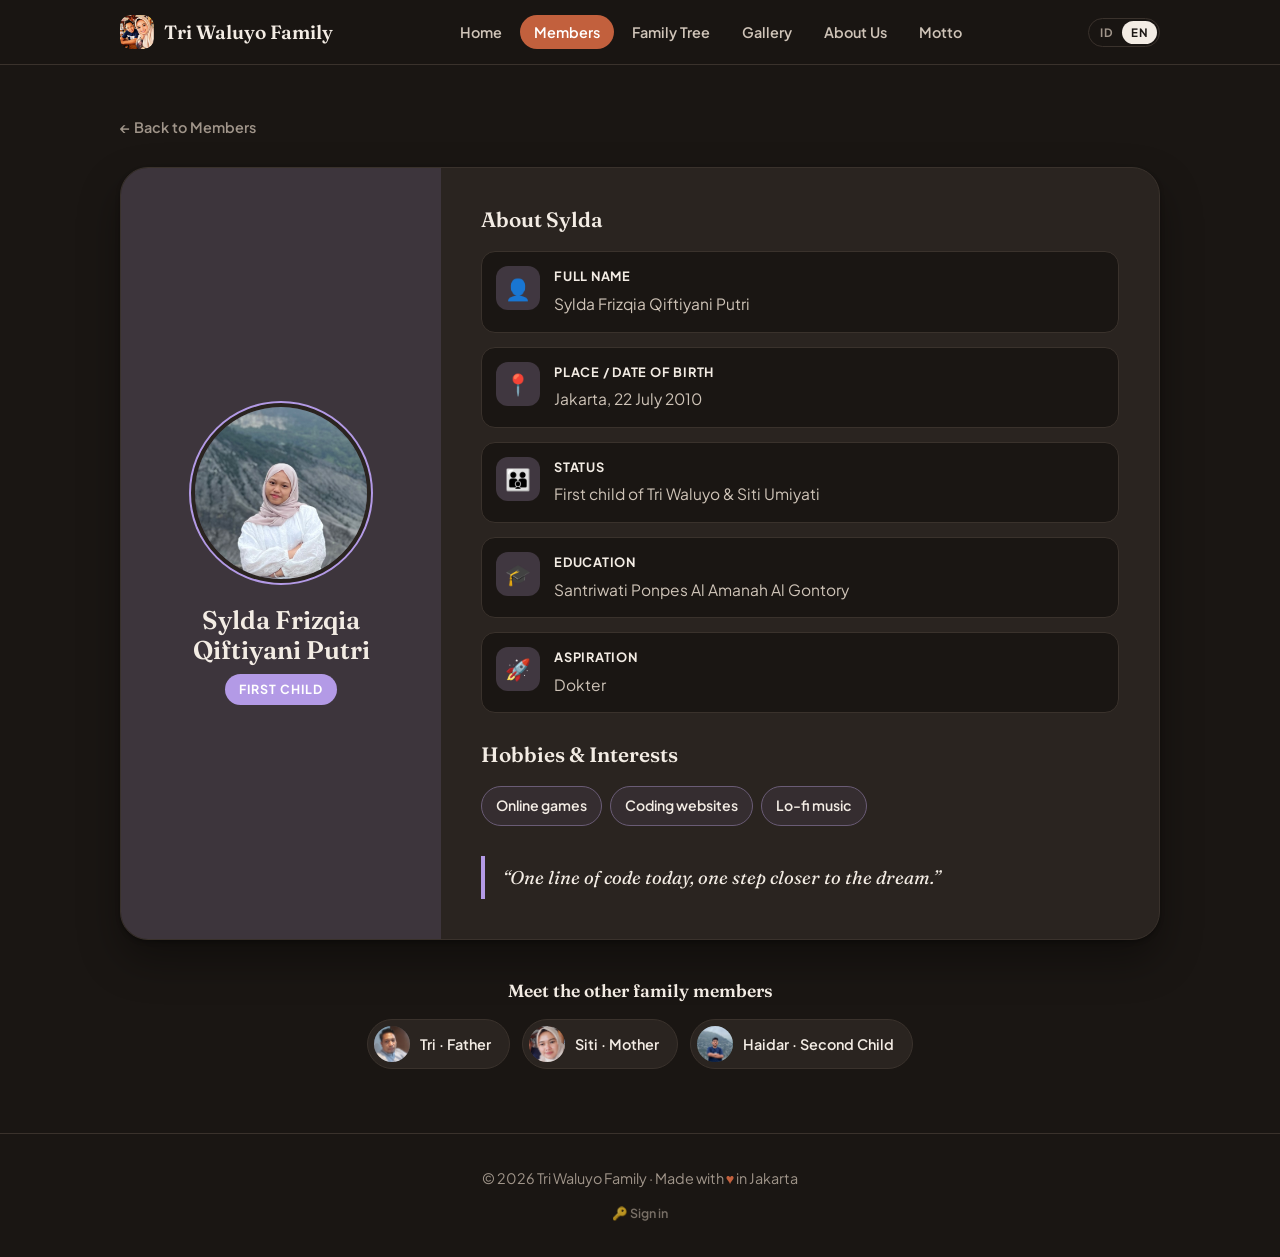
==== commit 768a3fe2: "Add files via upload" ====
--- a/anak1.html
+++ b/anak1.html
@@ -8,9 +8,11 @@
     <link rel="preconnect" href="https://fonts.googleapis.com">
     <link rel="preconnect" href="https://fonts.gstatic.com" crossorigin>
     <link href="https://fonts.googleapis.com/css2?family=Fraunces:ital,opsz,wght@0,9..144,600;1,9..144,500&family=Plus+Jakarta+Sans:wght@400;600;700&display=swap" rel="stylesheet">
-    <link rel="stylesheet" href="style.css?v=22">
-    <script src="i18n.js?v=3"></script>
+    <link rel="stylesheet" href="style.css?v=28">
+    <script src="i18n.js?v=8"></script>
     <script src="admin.js?v=1"></script>
+    <script src="github.js?v=2"></script>
+    <script src="pengaturan.js?v=2"></script>
 </head>
 <body>
 
@@ -84,6 +86,6 @@
     </footer>
 
     <script src="script.js?v=6"></script>
-    <script src="profil.js?v=3"></script>
+    <script src="profil.js?v=5"></script>
 </body>
 </html>
--- a/style.css
+++ b/style.css
@@ -18,7 +18,11 @@
     --ibu: #c2603d;
     --anak1: #7a5bb5;
     --anak2: #3d8b5f;
-
+    --w5: #b83d6e;
+    --w6: #a07818;
+    --w7: #1f7a74;
+
+    --on-brand: #fff;   /* warna teks di atas warna utama / warna anggota */
     --radius: 20px;
     --serif: 'Fraunces', Georgia, serif;
     --sans: 'Plus Jakarta Sans', 'Segoe UI', sans-serif;
@@ -41,6 +45,10 @@
         --ibu: #e0825e;
         --anak1: #b39ae6;
         --anak2: #74c497;
+        --w5: #ec8fb4;
+        --w6: #e3bd5c;
+        --w7: #6cc9c0;
+        --on-brand: #1a1613;
     }
 }
 
@@ -79,7 +87,7 @@
 .logo { font-family: var(--serif); font-weight: 600; font-size: 1.2rem; color: var(--ink); text-decoration: none; display: flex; align-items: center; gap: 10px; }
 .logo-mark {
     width: 34px; height: 34px; border-radius: 10px;
-    background: var(--brand); color: #fff;
+    background: var(--brand); color: var(--on-brand);
     display: grid; place-items: center; font-size: .95rem;
 }
 .nav-links { display: flex; gap: 4px; list-style: none; }
@@ -88,8 +96,7 @@
     padding: 8px 14px; border-radius: 999px; transition: background .2s, color .2s;
 }
 .nav-links a:hover { background: var(--bg-alt); color: var(--ink); }
-.nav-links a.active { background: var(--brand); color: #fff; }
-@media (prefers-color-scheme: dark) { .nav-links a.active { color: #1a1613; } }
+.nav-links a.active { background: var(--brand); color: var(--on-brand); }
 @media (max-width: 820px) {
     .nav .wrap { flex-wrap: wrap; height: auto; padding-top: 12px; padding-bottom: 10px; gap: 8px; }
     .nav-links { width: 100%; justify-content: space-between; }
@@ -114,7 +121,7 @@
 
 .btn {
     display: inline-flex; align-items: center; gap: 8px;
-    background: var(--brand); color: #fff; text-decoration: none; font-weight: 700; font-size: .95rem;
+    background: var(--brand); color: var(--on-brand); text-decoration: none; font-weight: 700; font-size: .95rem;
     padding: 13px 24px; border-radius: 999px; transition: transform .2s, background .2s, box-shadow .2s;
     box-shadow: 0 6px 18px color-mix(in srgb, var(--brand) 35%, transparent);
 }
@@ -139,9 +146,11 @@
 .section-head p { max-width: 520px; margin: 0 auto; }
 
 /* ---------- Kartu anggota ---------- */
-.members { display: grid; grid-template-columns: repeat(4, 1fr); gap: 20px; }
-@media (max-width: 960px) { .members { grid-template-columns: repeat(2, 1fr); } }
-@media (max-width: 520px) { .members { grid-template-columns: 1fr; } }
+/* Kartu berukuran sama per kolom; baris yang tidak penuh (mis. 2 dari 4) berada di tengah */
+.members { display: flex; flex-wrap: wrap; justify-content: center; gap: 20px; }
+.members > .member { flex: 0 1 calc((100% - 60px) / 4); }
+@media (max-width: 960px) { .members > .member { flex-basis: calc((100% - 20px) / 2); } }
+@media (max-width: 520px) { .members > .member { flex-basis: 100%; } }
 .member {
     --c: var(--brand);
     background: var(--card); border: 1px solid var(--line); border-radius: var(--radius);
@@ -228,10 +237,9 @@
 .profile-side .avatar { width: 180px; height: 180px; font-size: 5rem; margin-bottom: 22px; }
 .profile-side h1 { font-size: 1.6rem; margin-bottom: 8px; }
 .tag {
-    display: inline-block; background: var(--c); color: #fff; font-size: .78rem; font-weight: 700;
+    display: inline-block; background: var(--c); color: var(--on-brand); font-size: .78rem; font-weight: 700;
     letter-spacing: .08em; text-transform: uppercase; padding: 5px 14px; border-radius: 999px;
 }
-@media (prefers-color-scheme: dark) { .tag { color: #1a1613; } }
 
 .profile-main { padding: 40px; }
 .profile-main h2 { font-size: 1.3rem; margin-bottom: 18px; }
@@ -298,7 +306,11 @@
 }
 
 /* ---------- Galeri ---------- */
-.gallery { display: grid; grid-template-columns: repeat(auto-fill, minmax(280px, 1fr)); gap: 22px; }
+/* Album berukuran sama per kolom; baris yang tidak penuh berada di tengah */
+.gallery { display: flex; flex-wrap: wrap; justify-content: center; gap: 22px; }
+.gallery > .photo { flex: 0 1 calc((100% - 44px) / 3); }
+@media (max-width: 860px) { .gallery > .photo { flex-basis: calc((100% - 22px) / 2); } }
+@media (max-width: 560px) { .gallery > .photo { flex-basis: 100%; } }
 .photo {
     background: var(--card); border: 1px solid var(--line); border-radius: var(--radius);
     overflow: hidden; box-shadow: var(--shadow); cursor: zoom-in;
@@ -437,7 +449,7 @@
     background: rgba(15, 12, 10, .7); color: #fff; font-size: .7rem; cursor: pointer;
 }
 .thumb span {
-    position: absolute; left: 4px; bottom: 4px; background: var(--brand); color: #fff;
+    position: absolute; left: 4px; bottom: 4px; background: var(--brand); color: var(--on-brand);
     font-size: .65rem; font-weight: 700; padding: 1px 6px; border-radius: 999px;
 }
 #progres { width: 100%; height: 8px; accent-color: var(--brand); }
@@ -478,7 +490,7 @@
 /* ---------- Silsilah: pohon keturunan ---------- */
 .tree-bar { display: grid; justify-items: center; gap: 8px; margin: -12px 0 28px; }
 .tree-bar .btn { cursor: pointer; font-family: inherit; }
-.tree-bar .btn[aria-pressed="true"] { background: var(--brand); color: #fff; border-color: transparent; }
+.tree-bar .btn[aria-pressed="true"] { background: var(--brand); color: var(--on-brand); border-color: transparent; }
 .ft-blok { margin-bottom: 36px; }
 .ft-blok h3 { text-align: center; font-size: 1.15rem; margin-bottom: 4px; }
 .ft-scroll { overflow-x: auto; padding: 16px 4px 8px; -webkit-overflow-scrolling: touch; }
@@ -557,9 +569,8 @@
 .pc-tag {
     position: absolute; top: -9px; left: 50%; transform: translateX(-50%); white-space: nowrap;
     font-size: .62rem; font-weight: 700; letter-spacing: .03em; padding: 1px 8px; border-radius: 999px;
-    background: var(--c); color: #fff;
-}
-@media (prefers-color-scheme: dark) { .pc-tag { color: #1a1613; } }
+    background: var(--c); color: var(--on-brand);
+}
 .pc-tag-cerai { background: var(--muted); }
 .pc-wafat { font-size: .68rem; font-weight: 600; color: var(--muted); }
 .pc-alm .pc-ava { filter: grayscale(.85); opacity: .85; }
@@ -628,3 +639,57 @@
     .pilih-bahasa { order: 1; }
     .nav-links { order: 2; }
 }
+
+/* ---------- Kelompok anggota & kelola ---------- */
+.member.w5 { --c: var(--w5); } .member.w6 { --c: var(--w6); } .member.w7 { --c: var(--w7); }
+.profile.w5 { --c: var(--w5); } .profile.w6 { --c: var(--w6); } .profile.w7 { --c: var(--w7); }
+.grup { margin-bottom: 48px; }
+.grup-head { text-align: center; margin-bottom: 22px; }
+.grup-head h3 { font-size: clamp(1.3rem, 3vw, 1.7rem); margin-bottom: 4px; }
+.grup-head p { color: var(--muted); }
+.grup-alat { display: flex; flex-wrap: wrap; justify-content: center; gap: 6px; margin-top: 12px; }
+.grup-alat .btn, .tree-actions .btn { padding: 7px 14px; font-size: .82rem; cursor: pointer; font-family: inherit; }
+.grup-alat .hapus { color: #d9534f; }
+.grup-kosong { text-align: center; color: var(--muted); padding: 24px; border: 2px dashed var(--line); border-radius: var(--radius); }
+.kartu-alat { position: absolute; top: 8px; right: 8px; display: flex; gap: 4px; z-index: 2; }
+.kartu-alat button {
+    width: 30px; height: 30px; border-radius: 50%; border: 1px solid var(--line); background: var(--card);
+    cursor: pointer; font-size: .78rem; display: grid; place-items: center; color: var(--ink);
+}
+.kartu-alat button:hover { border-color: var(--brand); }
+
+/* Pengaturan situs */
+.swatches { display: flex; flex-wrap: wrap; gap: 8px; }
+.sw {
+    width: 32px; height: 32px; border-radius: 50%; background: var(--w); cursor: pointer;
+    border: 2px solid var(--card); box-shadow: 0 0 0 1px var(--line);
+}
+.sw.on { box-shadow: 0 0 0 2px var(--ink); }
+.sw-lain {
+    position: relative; width: 32px; height: 32px; border-radius: 50%; display: grid !important; place-items: center;
+    border: 1px dashed var(--muted); color: var(--muted); cursor: pointer; overflow: hidden;
+}
+.sw-lain input { position: absolute; inset: 0; opacity: 0; cursor: pointer; }
+.pilih-latar { display: flex; flex-wrap: wrap; gap: 14px; }
+.modal-card .pilih-latar label { display: flex; align-items: center; gap: 6px; font-weight: 600; }
+.modal-card .pilih-latar input { width: auto; }
+.sib.w5 { --c: var(--w5); } .sib.w6 { --c: var(--w6); } .sib.w7 { --c: var(--w7); }
+.pu-catatan { margin-top: 10px; font-size: .78rem; }
+a.ganti-foto { text-decoration: none; display: inline-block; }
+.lightbox .lb-tools button.lb-ubah { background: rgba(255, 255, 255, .14); color: #f3ece4; }
+.lightbox .lb-tools button.lb-ubah:hover { background: rgba(255, 255, 255, .28); color: #fff; }
+
+/* Kelola halaman Tentang & Motto */
+.value, .quote { position: relative; }
+.bisa-kelola { outline: 2px dashed color-mix(in srgb, var(--brand) 45%, transparent); outline-offset: 6px; border-radius: var(--radius); }
+.daftar-motto { display: grid; gap: 56px; }
+.quote-kecil blockquote { font-size: clamp(1.1rem, 2.6vw, 1.45rem); }
+.quote-kecil blockquote::before { font-size: 2.6rem; }
+.page > section#motto { flex-direction: column; justify-content: center; }
+.halaman-tambah { margin-top: 28px; }
+.modal-card .kolom-ikon input { width: 80px; text-align: center; font-size: 1.3rem; }
+.tree-actions { display: flex; justify-content: center; margin-top: 32px; }
+
+/* Logo gambar */
+.logo-mark.logo-gambar { background: none; overflow: hidden; }
+.logo-mark img { width: 100%; height: 100%; object-fit: cover; border-radius: 10px; display: block; }
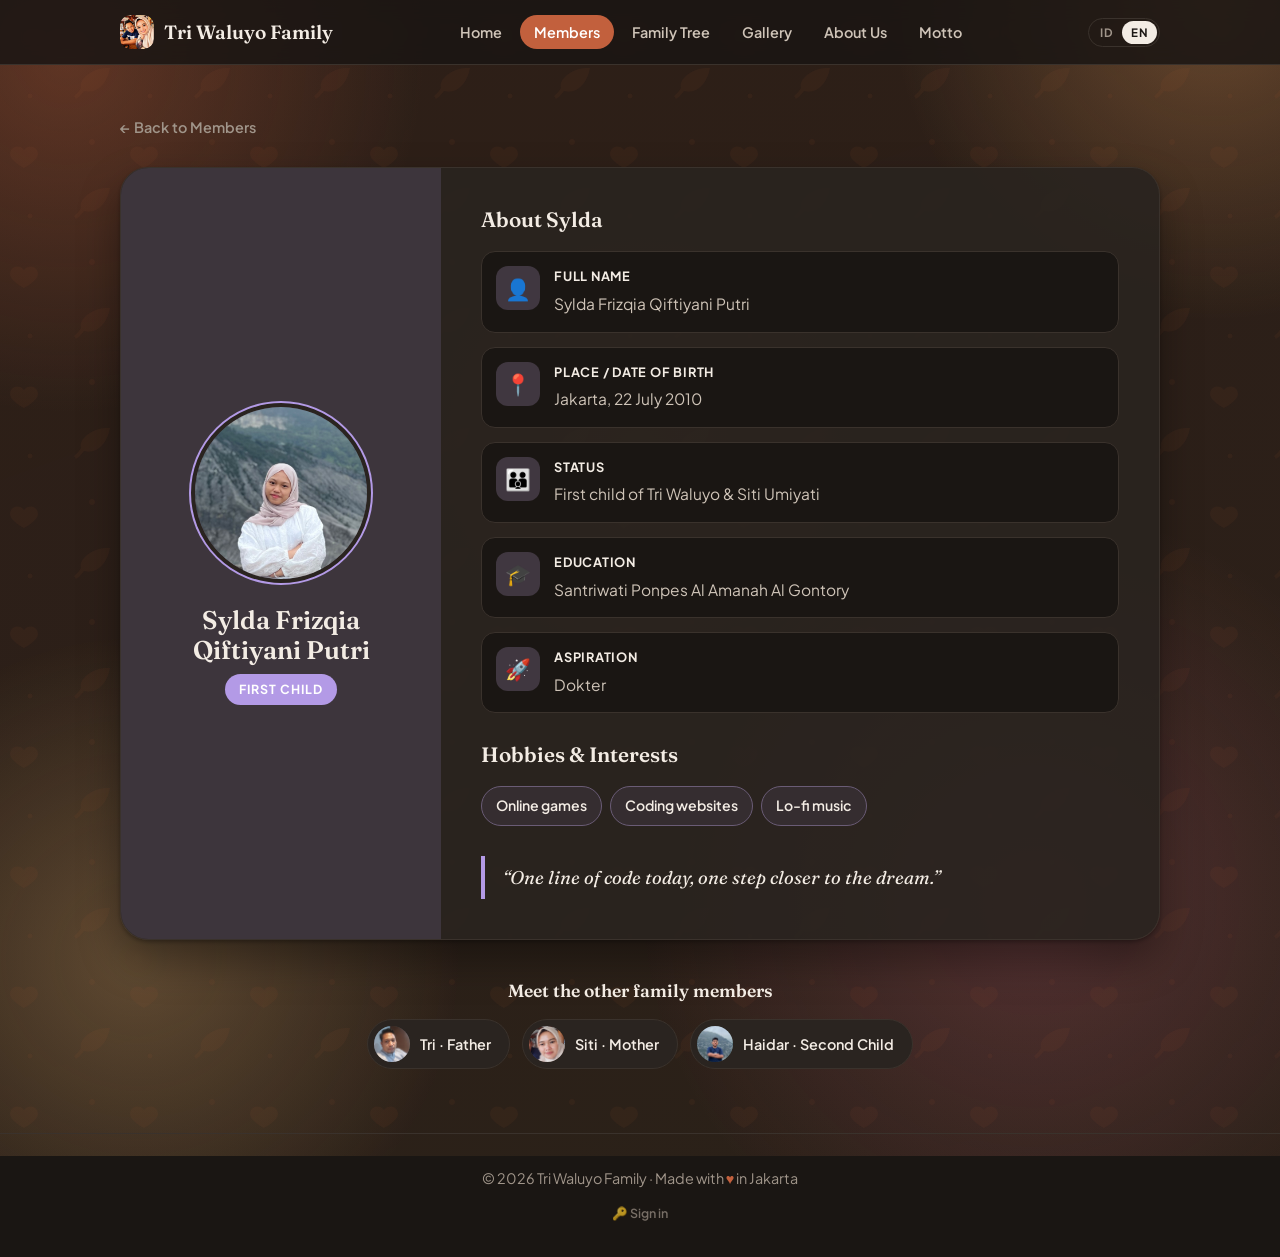
==== commit 231e1188: "Add files via upload" ====
--- a/anak1.html
+++ b/anak1.html
@@ -8,8 +8,8 @@
     <link rel="preconnect" href="https://fonts.googleapis.com">
     <link rel="preconnect" href="https://fonts.gstatic.com" crossorigin>
     <link href="https://fonts.googleapis.com/css2?family=Fraunces:ital,opsz,wght@0,9..144,600;1,9..144,500&family=Plus+Jakarta+Sans:wght@400;600;700&display=swap" rel="stylesheet">
-    <link rel="stylesheet" href="style.css?v=28">
-    <script src="i18n.js?v=8"></script>
+    <link rel="stylesheet" href="style.css?v=33">
+    <script src="i18n.js?v=9"></script>
     <script src="admin.js?v=1"></script>
     <script src="github.js?v=2"></script>
     <script src="pengaturan.js?v=2"></script>
--- a/style.css
+++ b/style.css
@@ -693,3 +693,103 @@
 /* Logo gambar */
 .logo-mark.logo-gambar { background: none; overflow: hidden; }
 .logo-mark img { width: 100%; height: 100%; object-fit: cover; border-radius: 10px; display: block; }
+
+/* Video di galeri */
+.photo .cover .play {
+    position: absolute; left: 50%; top: 50%; z-index: 1; width: 58px; height: 58px; margin: -29px 0 0 -29px;
+    display: grid; place-items: center; padding-left: 4px; border-radius: 50%;
+    background: rgba(15, 12, 10, .6); color: #fff; font-size: 1.4rem; pointer-events: none;
+    opacity: 0; transition: opacity .4s;
+}
+.photo .cover.main-video .play { opacity: 1; }
+.lightbox video { display: block; max-height: 78vh; max-width: 100%; margin: 0 auto; border-radius: 12px; background: #000; }
+.lightbox video[hidden], .lightbox img[hidden], .lb-yt[hidden] { display: none; }
+.lb-yt { width: min(960px, calc(100vw - 140px)); aspect-ratio: 16 / 9; max-height: 78vh; margin: 0 auto; }
+.lb-yt iframe { width: 100%; height: 100%; border: 0; border-radius: 12px; }
+@media (max-width: 640px) { .lb-yt { width: calc(100vw - 40px); } }
+.thumb em {
+    position: absolute; left: 4px; top: 4px; background: rgba(15, 12, 10, .75); color: #fff;
+    font-size: .62rem; font-style: normal; font-weight: 700; padding: 1px 6px; border-radius: 999px;
+}
+.thumb em.besar { background: #d9534f; }
+.yt-baris { display: flex; gap: 8px; }
+.yt-baris input { flex: 1; min-width: 0; }
+.yt-baris .btn { white-space: nowrap; padding: 10px 16px; }
+
+/* ---------- Silsilah: siluet pohon & pita judul keluarga ----------
+   Warna diturunkan dari --brand & --bg, sehingga serasi di tema terang/gelap dan ikut Pengaturan Situs */
+.page > section#silsilah { position: relative; isolation: isolate; overflow: hidden; }
+/* Siluet pohon keluarga yang sangat samar */
+#silsilah::after {
+    content: ""; position: absolute; z-index: -1; pointer-events: none;
+    width: min(760px, 120vw); aspect-ratio: 1; left: 50%; bottom: -60px; transform: translateX(-50%);
+    background: var(--brand); opacity: .06;
+    -webkit-mask: url("data:image/svg+xml,<svg xmlns='http://www.w3.org/2000/svg' viewBox='0 0 400 400'><path d='M188 400c6-60 4-104-10-140-12-30-36-50-60-64l10-10c24 12 44 30 56 52 4-30 2-56-8-84l14-4c12 32 14 62 8 94 14-26 36-44 64-56l6 12c-30 14-52 34-62 62-8 22-6 56 2 138z'/><circle cx='200' cy='110' r='78'/><circle cx='120' cy='160' r='62'/><circle cx='282' cy='160' r='62'/><circle cx='150' cy='80' r='52'/><circle cx='252' cy='78' r='54'/><circle cx='200' cy='190' r='56'/></svg>") no-repeat center / contain; mask: url("data:image/svg+xml,<svg xmlns='http://www.w3.org/2000/svg' viewBox='0 0 400 400'><path d='M188 400c6-60 4-104-10-140-12-30-36-50-60-64l10-10c24 12 44 30 56 52 4-30 2-56-8-84l14-4c12 32 14 62 8 94 14-26 36-44 64-56l6 12c-30 14-52 34-62 62-8 22-6 56 2 138z'/><circle cx='200' cy='110' r='78'/><circle cx='120' cy='160' r='62'/><circle cx='282' cy='160' r='62'/><circle cx='150' cy='80' r='52'/><circle cx='252' cy='78' r='54'/><circle cx='200' cy='190' r='56'/></svg>") no-repeat center / contain;
+}
+#silsilah .section-head .eyebrow { margin-bottom: 14px; }
+/* Judul tiap keluarga besar sebagai pita */
+#silsilah .ft-blok h3 {
+    display: table; margin: 0 auto 6px; padding: 8px 22px; border-radius: 999px;
+    background: color-mix(in srgb, var(--card) 85%, transparent); border: 1px solid color-mix(in srgb, var(--brand) 30%, var(--line));
+    box-shadow: var(--shadow);
+}
+#silsilah .ft-blok h3::before { content: "🏡 "; }
+#silsilah .fam { background: color-mix(in srgb, var(--brand) 7%, var(--card)); border-color: color-mix(in srgb, var(--brand) 22%, var(--line)); }
+
+/* ---------- Latar hangat & animasi — semua halaman ----------
+   Dua lapisan tetap di belakang isi halaman:
+   1) cahaya hangat (oranye, amber, mawar) yang bergeser perlahan seperti aurora
+   2) pola hati & daun samar yang melayang naik
+   Warna diturunkan dari --brand, jadi ikut tema terang/gelap & Pengaturan Situs. */
+body::before, body::after { content: ""; position: fixed; z-index: -1; pointer-events: none; }
+body::before {
+    inset: -20vmax;
+    background:
+        radial-gradient(40vmax 40vmax at 18% 22%, color-mix(in srgb, var(--brand) 34%, transparent), transparent 70%),
+        radial-gradient(36vmax 36vmax at 82% 18%, color-mix(in srgb, #f0a35e 30%, transparent), transparent 70%),
+        radial-gradient(44vmax 44vmax at 72% 82%, color-mix(in srgb, #e46b8a 22%, transparent), transparent 70%),
+        radial-gradient(36vmax 36vmax at 22% 86%, color-mix(in srgb, #f4c27a 26%, transparent), transparent 70%),
+        radial-gradient(30vmax 30vmax at 50% 50%, color-mix(in srgb, var(--brand) 14%, transparent), transparent 70%),
+        linear-gradient(160deg, color-mix(in srgb, var(--brand) 12%, transparent), color-mix(in srgb, #f0a35e 8%, transparent));
+    animation: latar-aurora 30s ease-in-out infinite alternate;
+}
+body::after {
+    /* Lebih besar dari layar; digeser tepat satu ukuran pola (120 x 240 px) agar perulangannya mulus */
+    inset: -240px;
+    background: var(--brand); opacity: .06;
+    -webkit-mask: url("data:image/svg+xml,<svg xmlns='http://www.w3.org/2000/svg' width='120' height='120' viewBox='0 0 120 120'><path d='M24 30c-4-6-14-4-14 4 0 7 14 14 14 14s14-7 14-14c0-8-10-10-14-4z'/><path d='M84 78c10-12 26-10 26-10s-2 16-14 22c-6 3-12 1-12 1s-4 6-8 8l-2-3c4-3 7-8 7-8s-2-5 3-10z'/><circle cx='92' cy='22' r='3'/><circle cx='30' cy='96' r='2.5'/></svg>") repeat; mask: url("data:image/svg+xml,<svg xmlns='http://www.w3.org/2000/svg' width='120' height='120' viewBox='0 0 120 120'><path d='M24 30c-4-6-14-4-14 4 0 7 14 14 14 14s14-7 14-14c0-8-10-10-14-4z'/><path d='M84 78c10-12 26-10 26-10s-2 16-14 22c-6 3-12 1-12 1s-4 6-8 8l-2-3c4-3 7-8 7-8s-2-5 3-10z'/><circle cx='92' cy='22' r='3'/><circle cx='30' cy='96' r='2.5'/></svg>") repeat;
+    -webkit-mask-size: 120px; mask-size: 120px;
+    animation: latar-melayang 45s linear infinite;
+}
+@keyframes latar-aurora {
+    0%   { transform: translate3d(0, 0, 0) rotate(0deg) scale(1); }
+    50%  { transform: translate3d(4vmax, -3vmax, 0) rotate(8deg) scale(1.08); }
+    100% { transform: translate3d(-3vmax, 3vmax, 0) rotate(-6deg) scale(1.03); }
+}
+@keyframes latar-melayang { to { transform: translate3d(120px, -240px, 0); } }
+
+/* Bagian berlatar penuh dibuat tembus agar latar hangat terlihat */
+.about { background: color-mix(in srgb, var(--bg-alt) 40%, transparent); }
+/* Kartu sedikit transparan: hangatnya latar ikut terasa, tulisan tetap jelas */
+.member, .value, .photo, .profile, .fam, .pc {
+    background-color: color-mix(in srgb, var(--card) 90%, transparent);
+}
+
+/* Beranda: lingkaran cahaya mengapung & judul berkilau lembut */
+.hero::before { animation: hero-apung 16s ease-in-out infinite alternate; }
+.hero::after { animation: hero-apung 19s ease-in-out infinite alternate-reverse; }
+@keyframes hero-apung { to { transform: translate3d(40px, 30px, 0) scale(1.15); } }
+.hero h1 em {
+    background: linear-gradient(90deg, var(--brand), #f0a35e, #e46b8a, var(--brand));
+    background-size: 300% 100%;
+    -webkit-background-clip: text; background-clip: text; color: transparent;
+    animation: judul-kilau 8s ease-in-out infinite alternate;
+}
+@keyframes judul-kilau { to { background-position: 100% 0; } }
+
+/* Hormati pengaturan "kurangi gerakan" di perangkat */
+@media (prefers-reduced-motion: reduce) {
+    body::before, body::after, .hero::before, .hero::after, .hero h1 em { animation: none; }
+}
+/* Siluet pohon baru tampil setelah silsilah selesai dimuat */
+#silsilah:not(:has(.ft-blok))::after { display: none; }
